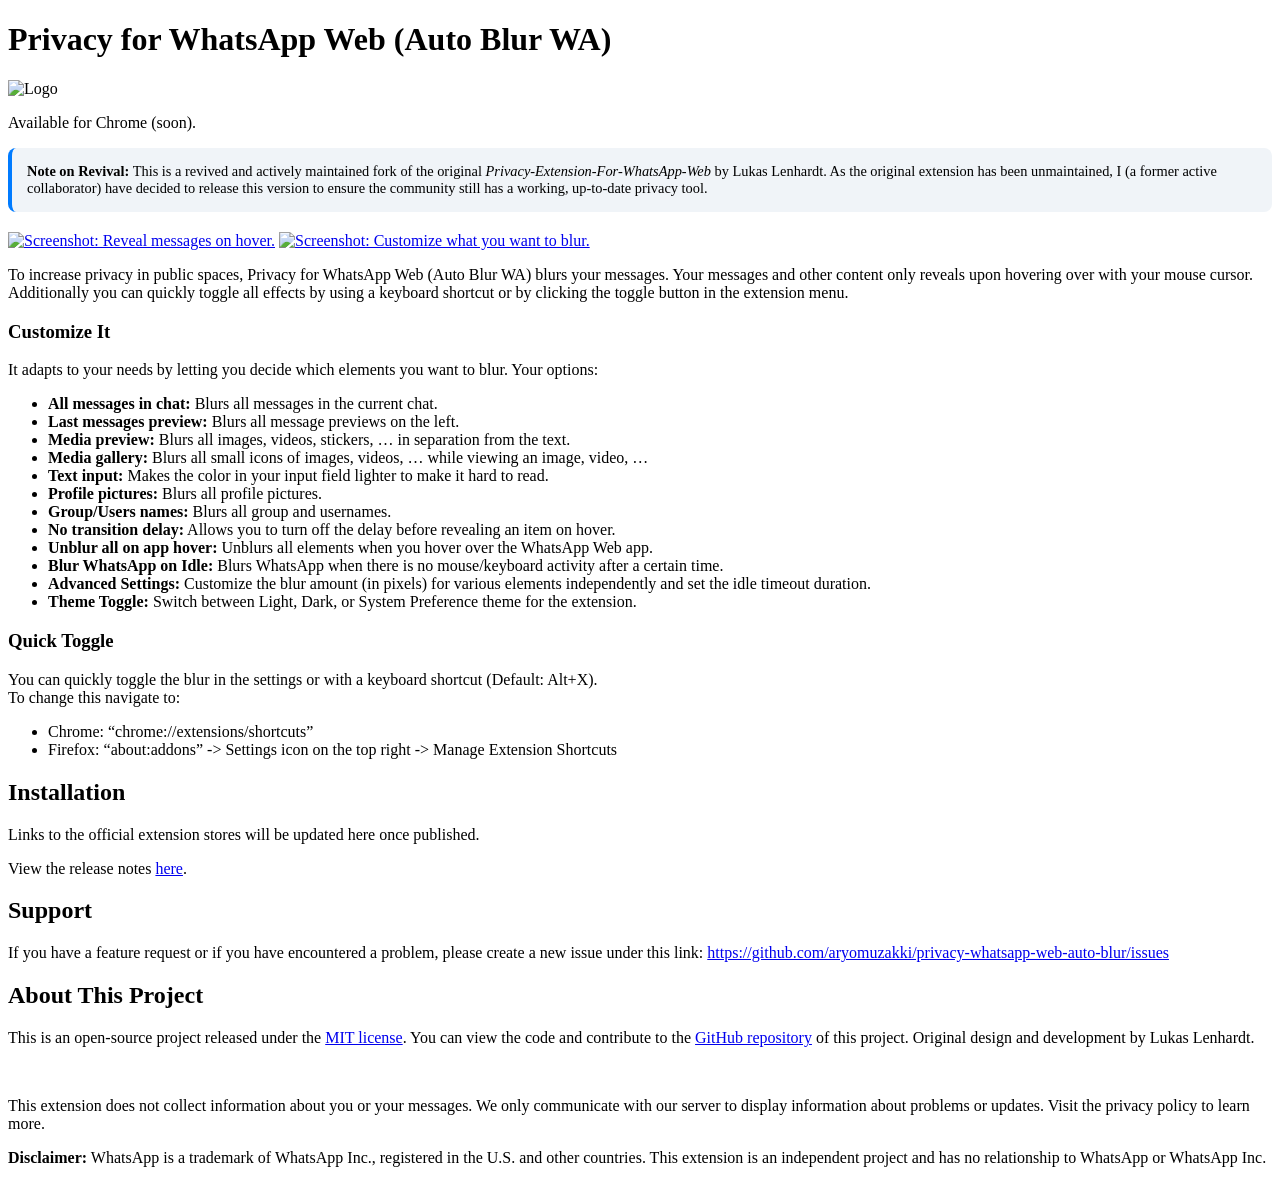
==== docs/index.html @ 84636baf "Merge pull request #1 from aryomuzakki/dev v3.4.0" ====
<!DOCTYPE html>
<html lang="en" dir="ltr">
  <head>
    <meta charset="utf-8">
    <title>Privacy for WhatsApp Web (Auto Blur WA)</title>
    <meta name="viewport" content="width=device-width, initial-scale=1.0">
    <meta name="description" content="Hides your messages until you hover over them.">
    <meta name="keywords" content="Muhamamd Aryo Muzakki, Privacy for WhatsApp Web, Auto Blur WA, Blur Messages, Hide Images, WhatsApp Web">
    <meta name="robots" content="index, follow, noarchive, nocache">
    <link rel="stylesheet" href="assets/css/main.css">
    <link rel="stylesheet" href="https://cdn.jsdelivr.net/npm/baguettebox.js@1.11.1/dist/baguetteBox.min.css" integrity="sha256-cLMYWYYutHkt+KpNqjg7NVkYSQ+E2VbrXsEvOqU7mL0=" crossorigin="anonymous">
    <link href="https://fonts.googleapis.com/css2?family=Source+Serif+Pro:wght@700&family=Work+Sans:wght@400;600&display=swap" rel="stylesheet">
    <link rel="shortcut icon" href="https://github.com/aryomuzakki/privacy-whatsapp-web-auto-blur/blob/main/src/images/icon32.png?raw=true" type="image/png">
    <link rel="icon" href="https://github.com/aryomuzakki/privacy-whatsapp-web-auto-blur/blob/main/src/images/icon32.png?raw=true" type="image/png">
  </head>
  <body>
    <div class="accent"></div>
    <div class="content">
      <h1>Privacy for WhatsApp Web (Auto Blur WA)</h1>
      <img src="https://github.com/aryomuzakki/privacy-whatsapp-web-auto-blur/blob/main/src/images/logo.svg?raw=true" class="logo" alt="Logo">
      <p class="download">Available for Chrome (soon).</p>
      
      <div style="background: #f0f4f8; padding: 15px; border-radius: 8px; margin-bottom: 20px; font-size: 0.9em; border-left: 4px solid #007bff;">
        <b>Note on Revival:</b> This is a revived and actively maintained fork of the original <i>Privacy-Extension-For-WhatsApp-Web</i> by Lukas Lenhardt. As the original extension has been unmaintained, I (a former active collaborator) have decided to release this version to ensure the community still has a working, up-to-date privacy tool.
      </div>

      <div class="screenshots">
        <a href="https://github.com/aryomuzakki/privacy-whatsapp-web-auto-blur/blob/main/screenshots/PFWA_Header.png?raw=true" target="_blank"><img src="https://github.com/aryomuzakki/privacy-whatsapp-web-auto-blur/blob/main/screenshots/PFWA_Header_Thumb.png?raw=true" alt="Screenshot: Reveal messages on hover."></a>
        <a href="https://github.com/aryomuzakki/privacy-whatsapp-web-auto-blur/blob/main/screenshots/PFWA_Settings.png?raw=true" target="_blank"><img src="https://github.com/aryomuzakki/privacy-whatsapp-web-auto-blur/blob/main/screenshots/PFWA_Settings_Thumb.png?raw=true" alt="Screenshot: Customize what you want to blur."></a>
      </div>
      <p>To increase privacy in public spaces, Privacy for WhatsApp Web (Auto Blur WA) blurs your messages. Your messages and other content only reveals upon hovering over with your mouse cursor. Additionally you can quickly toggle all effects by using a keyboard shortcut or by clicking the toggle button in the extension menu.</p>

      <h3>Customize It</h3>
      <p>It adapts to your needs by letting you decide which elements you want to blur. Your options:</p>
      <ul>
        <li><b>All messages in chat:</b> Blurs all messages in the current chat.</li>
        <li><b>Last messages preview:</b> Blurs all message previews on the left.</li>
        <li><b>Media preview:</b> Blurs all images, videos, stickers, … in separation from the text.</li>
        <li><b>Media gallery:</b> Blurs all small icons of images, videos, … while viewing an image, video, …</li>
        <li><b>Text input:</b> Makes the color in your input field lighter to make it hard to read.</li>
        <li><b>Profile pictures:</b> Blurs all profile pictures.</li>
        <li><b>Group/Users names:</b> Blurs all group and usernames.</li>
        <li><b>No transition delay:</b> Allows you to turn off the delay before revealing an item on hover.</li>
        <li><b>Unblur all on app hover:</b> Unblurs all elements when you hover over the WhatsApp Web app.</li>
        <li><b>Blur WhatsApp on Idle:</b> Blurs WhatsApp when there is no mouse/keyboard activity after a certain time.</li>
        <li><b>Advanced Settings:</b> Customize the blur amount (in pixels) for various elements independently and set the idle timeout duration.</li>
        <li><b>Theme Toggle:</b> Switch between Light, Dark, or System Preference theme for the extension.</li>
      </ul>

      <h3>Quick Toggle</h3>
      <p>You can quickly toggle the blur in the settings or with a keyboard shortcut (Default: Alt+X).<br>To change this navigate to:</p>
      <ul>
        <li>Chrome: “chrome://extensions/shortcuts”</li>
        <li>Firefox: “about:addons” -> Settings icon on the top right -> Manage Extension Shortcuts</li>
      </ul>

      <h2>Installation</h2>
      <p>Links to the official extension stores will be updated here once published.</p>
      <div class="install">
        <p>View the release notes <a href="https://github.com/aryomuzakki/privacy-whatsapp-web-auto-blur/releases">here</a>.</p>
      </div>

      <h2>Support</h2>
      <p>If you have a feature request or if you have encountered a problem, please create a new issue under this link: <a href="https://github.com/aryomuzakki/privacy-whatsapp-web-auto-blur/issues">https://github.com/aryomuzakki/privacy-whatsapp-web-auto-blur/issues</a></p>

      <h2>About This Project</h2>
      <p>This is an open-source project released under the <a href="https://github.com/aryomuzakki/privacy-whatsapp-web-auto-blur/blob/main/LICENSE">MIT license</a>. You can view the code and contribute to the <a href="https://github.com/aryomuzakki/privacy-whatsapp-web-auto-blur">GitHub repository</a> of this project. Original design and development by Lukas Lenhardt.</p>
      <br>
      <p>This extension does not collect information about you or your messages. We only communicate with our server to display information about problems or updates. Visit the privacy policy to learn more.</p>

      <p class="disclaimer"><b>Disclaimer:</b> WhatsApp is a trademark of WhatsApp Inc., registered in the U.S. and other countries. This extension is an independent project and has no relationship to WhatsApp or WhatsApp Inc.</p>
    </div>
    <script>
      window.addEventListener('load', function() {
        baguetteBox.run('.screenshots');
      });
    </script>
    <script src="https://cdn.jsdelivr.net/npm/baguettebox.js@1.11.1/dist/baguetteBox.min.js" integrity="sha256-ULQV01VS9LCI2ePpLsmka+W0mawFpEA0rtxnezUj4A4=" crossorigin="anonymous"></script>
  </body>
</html>
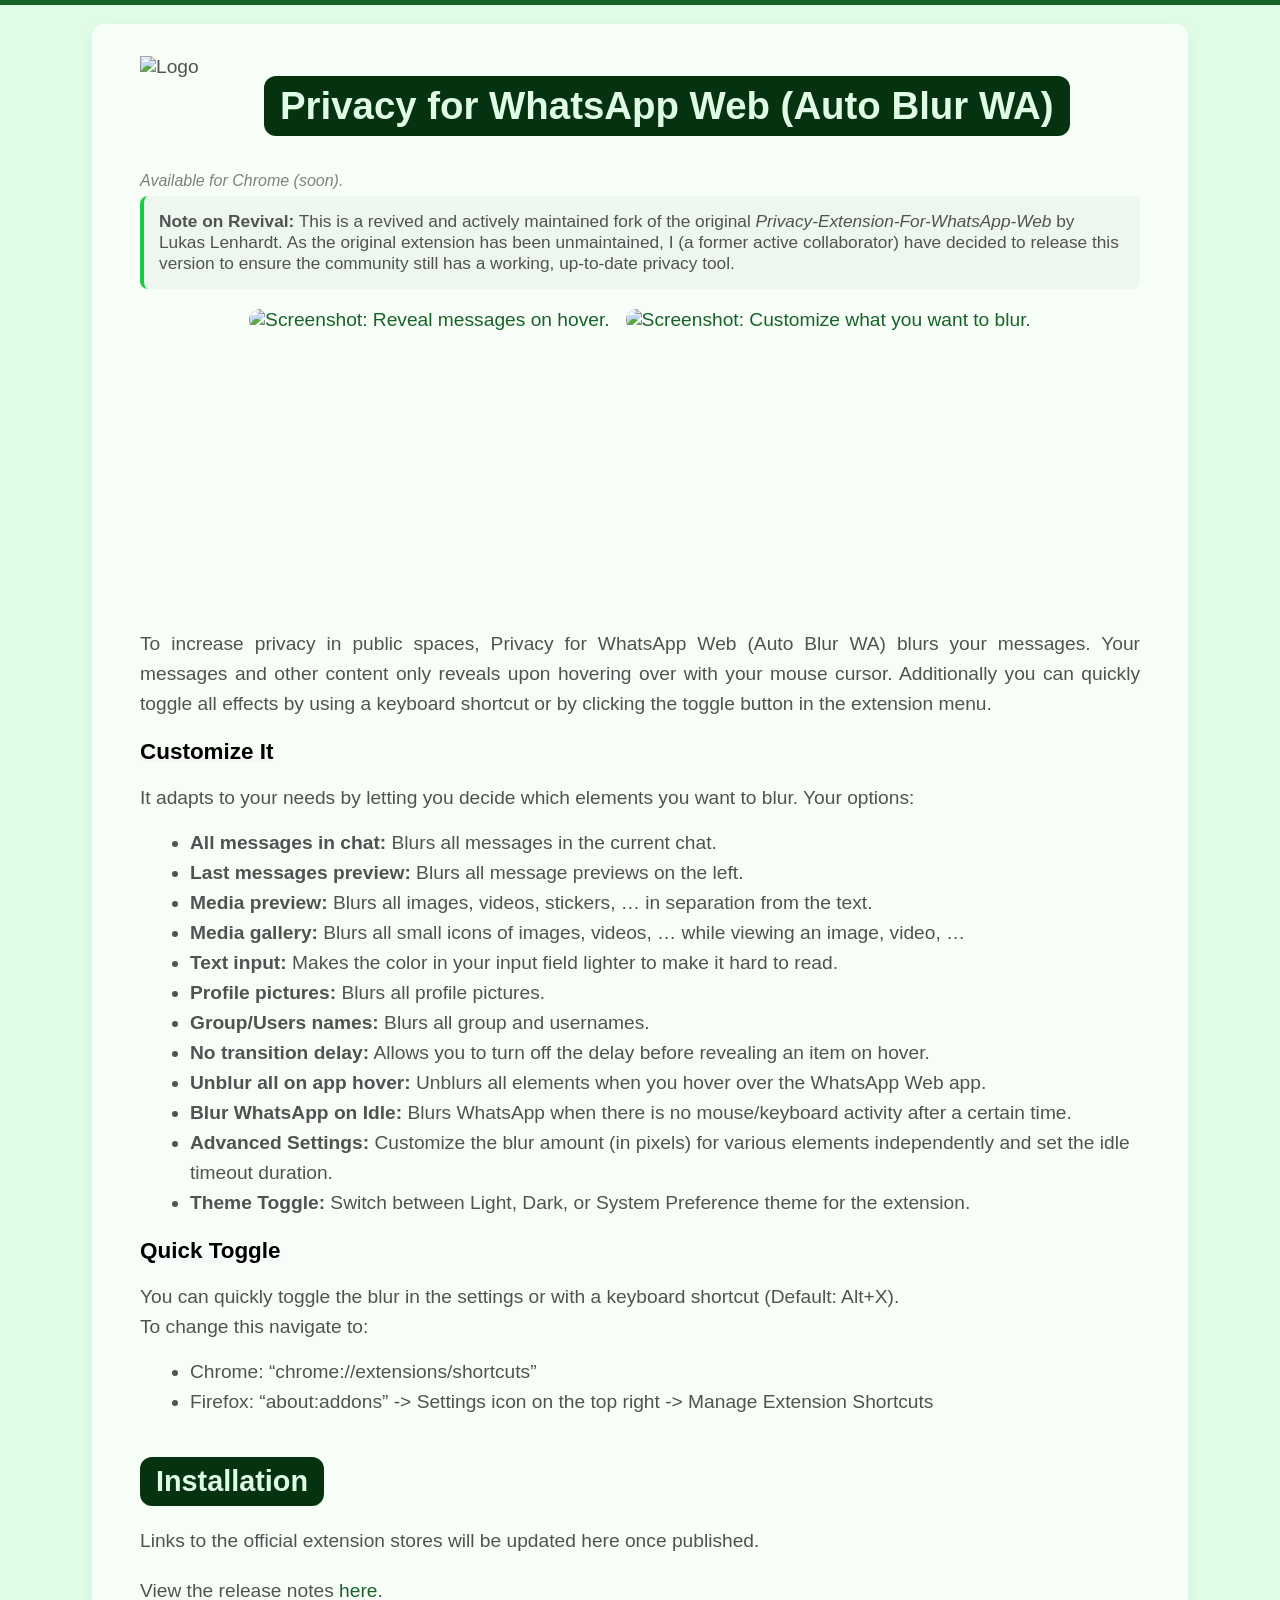
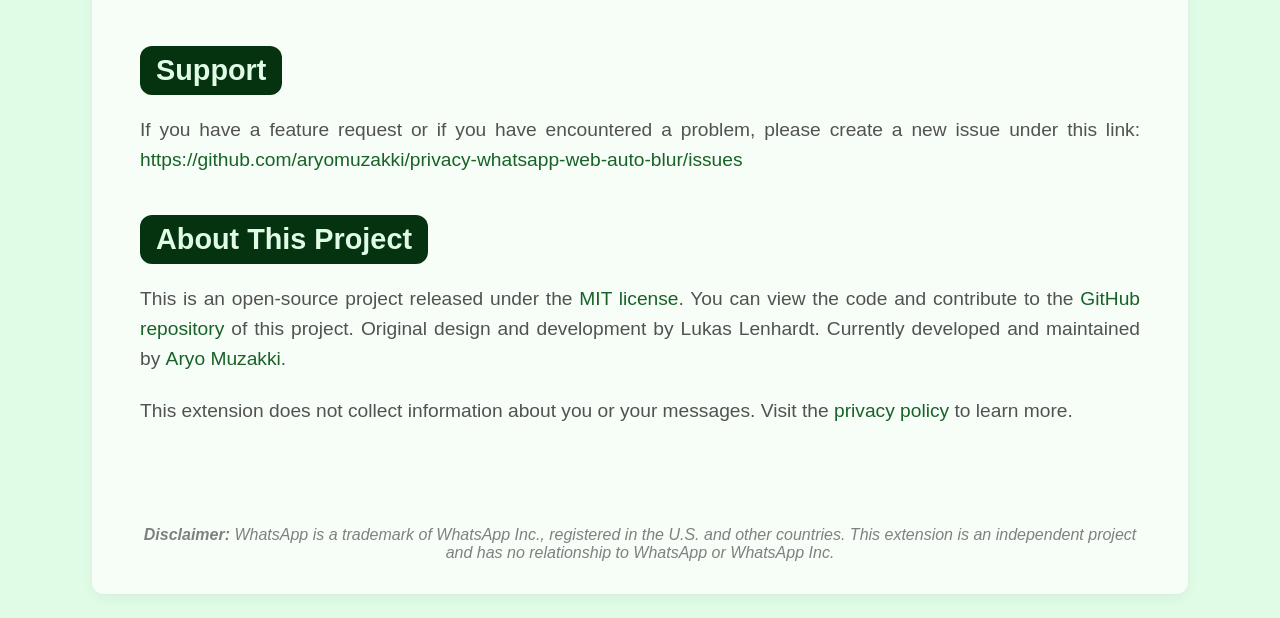
==== commit 2f1d699b: "Merge pull request #2 from aryomuzakki/dev fix media preview, update short description, privacy poli" ====
--- a/docs/index.html
+++ b/docs/index.html
@@ -4,23 +4,24 @@
     <meta charset="utf-8">
     <title>Privacy for WhatsApp Web (Auto Blur WA)</title>
     <meta name="viewport" content="width=device-width, initial-scale=1.0">
-    <meta name="description" content="Hides your messages until you hover over them.">
+    <meta name="description" content="Automatically blurs messages, media, names, and more, on WhatsApp Web until you hover">
     <meta name="keywords" content="Muhamamd Aryo Muzakki, Privacy for WhatsApp Web, Auto Blur WA, Blur Messages, Hide Images, WhatsApp Web">
     <meta name="robots" content="index, follow, noarchive, nocache">
     <link rel="stylesheet" href="assets/css/main.css">
     <link rel="stylesheet" href="https://cdn.jsdelivr.net/npm/baguettebox.js@1.11.1/dist/baguetteBox.min.css" integrity="sha256-cLMYWYYutHkt+KpNqjg7NVkYSQ+E2VbrXsEvOqU7mL0=" crossorigin="anonymous">
-    <link href="https://fonts.googleapis.com/css2?family=Source+Serif+Pro:wght@700&family=Work+Sans:wght@400;600&display=swap" rel="stylesheet">
     <link rel="shortcut icon" href="https://github.com/aryomuzakki/privacy-whatsapp-web-auto-blur/blob/main/src/images/icon32.png?raw=true" type="image/png">
     <link rel="icon" href="https://github.com/aryomuzakki/privacy-whatsapp-web-auto-blur/blob/main/src/images/icon32.png?raw=true" type="image/png">
   </head>
   <body>
     <div class="accent"></div>
     <div class="content">
-      <h1>Privacy for WhatsApp Web (Auto Blur WA)</h1>
-      <img src="https://github.com/aryomuzakki/privacy-whatsapp-web-auto-blur/blob/main/src/images/logo.svg?raw=true" class="logo" alt="Logo">
+      <div class="title">
+        <img src="https://github.com/aryomuzakki/privacy-whatsapp-web-auto-blur/blob/main/src/images/logo.svg?raw=true" class="logo" alt="Logo">
+        <h1>Privacy for WhatsApp Web (Auto Blur WA)</h1>
+      </div>
       <p class="download">Available for Chrome (soon).</p>
       
-      <div style="background: #f0f4f8; padding: 15px; border-radius: 8px; margin-bottom: 20px; font-size: 0.9em; border-left: 4px solid #007bff;">
+      <div style="background: #edf7ef; padding: 15px; border-radius: 8px; margin-bottom: 20px; font-size: 0.9em; border-left: 4px solid #17CC3E;">
         <b>Note on Revival:</b> This is a revived and actively maintained fork of the original <i>Privacy-Extension-For-WhatsApp-Web</i> by Lukas Lenhardt. As the original extension has been unmaintained, I (a former active collaborator) have decided to release this version to ensure the community still has a working, up-to-date privacy tool.
       </div>
 
@@ -64,9 +65,9 @@
       <p>If you have a feature request or if you have encountered a problem, please create a new issue under this link: <a href="https://github.com/aryomuzakki/privacy-whatsapp-web-auto-blur/issues">https://github.com/aryomuzakki/privacy-whatsapp-web-auto-blur/issues</a></p>
 
       <h2>About This Project</h2>
-      <p>This is an open-source project released under the <a href="https://github.com/aryomuzakki/privacy-whatsapp-web-auto-blur/blob/main/LICENSE">MIT license</a>. You can view the code and contribute to the <a href="https://github.com/aryomuzakki/privacy-whatsapp-web-auto-blur">GitHub repository</a> of this project. Original design and development by Lukas Lenhardt.</p>
+      <p>This is an open-source project released under the <a href="https://github.com/aryomuzakki/privacy-whatsapp-web-auto-blur/blob/main/LICENSE">MIT license</a>. You can view the code and contribute to the <a href="https://github.com/aryomuzakki/privacy-whatsapp-web-auto-blur">GitHub repository</a> of this project. Original design and development by Lukas Lenhardt. Currently developed and maintained by <a href="https://muzakki.id">Aryo Muzakki</a>.</p>
       <br>
-      <p>This extension does not collect information about you or your messages. We only communicate with our server to display information about problems or updates. Visit the privacy policy to learn more.</p>
+      <p>This extension does not collect information about you or your messages. Visit the <a href="https://pfwa.muzakki.id/privacy-policy/" >privacy policy</a> to learn more.</p>
 
       <p class="disclaimer"><b>Disclaimer:</b> WhatsApp is a trademark of WhatsApp Inc., registered in the U.S. and other countries. This extension is an independent project and has no relationship to WhatsApp or WhatsApp Inc.</p>
     </div>
--- a/docs/assets/css/main.css
+++ b/docs/assets/css/main.css
@@ -0,0 +1,138 @@
+* {
+  margin: 0;
+  padding: 0;
+}
+body {
+  font-family:
+    -apple-system, BlinkMacSystemFont, "Segoe UI", Roboto, Helvetica, Arial,
+    sans-serif;
+  font-size: larger;
+  font-weight: 400;
+  color: #525252;
+  background-color: #e0fbe6;
+  margin: 0 auto;
+  padding: 1.5rem;
+}
+.accent {
+  position: absolute;
+  top: 0;
+  left: 0;
+  z-index: 9999;
+  width: 100%;
+  height: 5px;
+  background: #186228;
+}
+.content {
+  position: relative;
+  max-width: 1000px;
+  margin: 0 auto;
+  background: rgba(255, 255, 255, 0.7);
+  padding: 2rem 3rem;
+  border-radius: 12px;
+  box-shadow: 0 4px 12px rgba(0, 0, 0, 0.05);
+}
+.title {
+  display: flex;
+  gap: 1.5rem;
+  align-items: center;
+  flex-wrap: wrap;
+}
+.logo {
+  width: 100px;
+  height: 100px;
+  flex-shrink: 0;
+}
+h1,
+h2,
+h3 {
+  font-weight: bold;
+  color: #e0fbe6;
+  background-color: #06330f;
+  display: inline-block;
+  padding: 0.5rem 1rem;
+  z-index: 99;
+  border-radius: 12px;
+}
+h2 {
+  margin-top: 40px;
+  margin-bottom: 20px;
+}
+h3 {
+  color: black;
+  background-color: initial;
+  margin-top: 20px;
+  margin-bottom: 10px;
+  padding: 0;
+}
+h3::after {
+  content: "";
+  display: block;
+  position: relative;
+  top: -11px;
+  width: 100%;
+  height: 8px;
+  background-color: #dee4e7;
+  z-index: -1;
+}
+a:hover {
+  text-decoration: underline;
+}
+a {
+  color: #186228;
+  font-weight: 500;
+  text-decoration: none;
+}
+
+p.download {
+  color: gray;
+  font-size: medium;
+  font-style: italic;
+  margin-top: 10px;
+}
+.screenshots {
+  margin: 20px auto;
+  display: flex;
+  gap: 1rem;
+  height: 300px;
+  justify-content: center;
+}
+.screenshots img {
+  max-width: 100%;
+  width: auto;
+  height: 100%;
+  object-fit: contain;
+  border-radius: 12px;
+}
+p {
+  text-align: justify;
+  line-height: 30px;
+}
+ul {
+  margin-top: 15px;
+  margin-left: 50px;
+}
+li {
+  line-height: 30px;
+}
+.install {
+  margin-top: 20px;
+}
+.disclaimer {
+  margin-top: 100px;
+  color: gray;
+  font-style: italic;
+  font-size: smaller;
+  line-height: normal;
+  text-align: center;
+}
+.legal,
+.legal a {
+  color: #5c636e;
+  font-size: small;
+  text-align: center;
+  padding-top: 5px;
+  text-decoration: none;
+}
+.legal a:hover {
+  text-decoration: underline;
+}
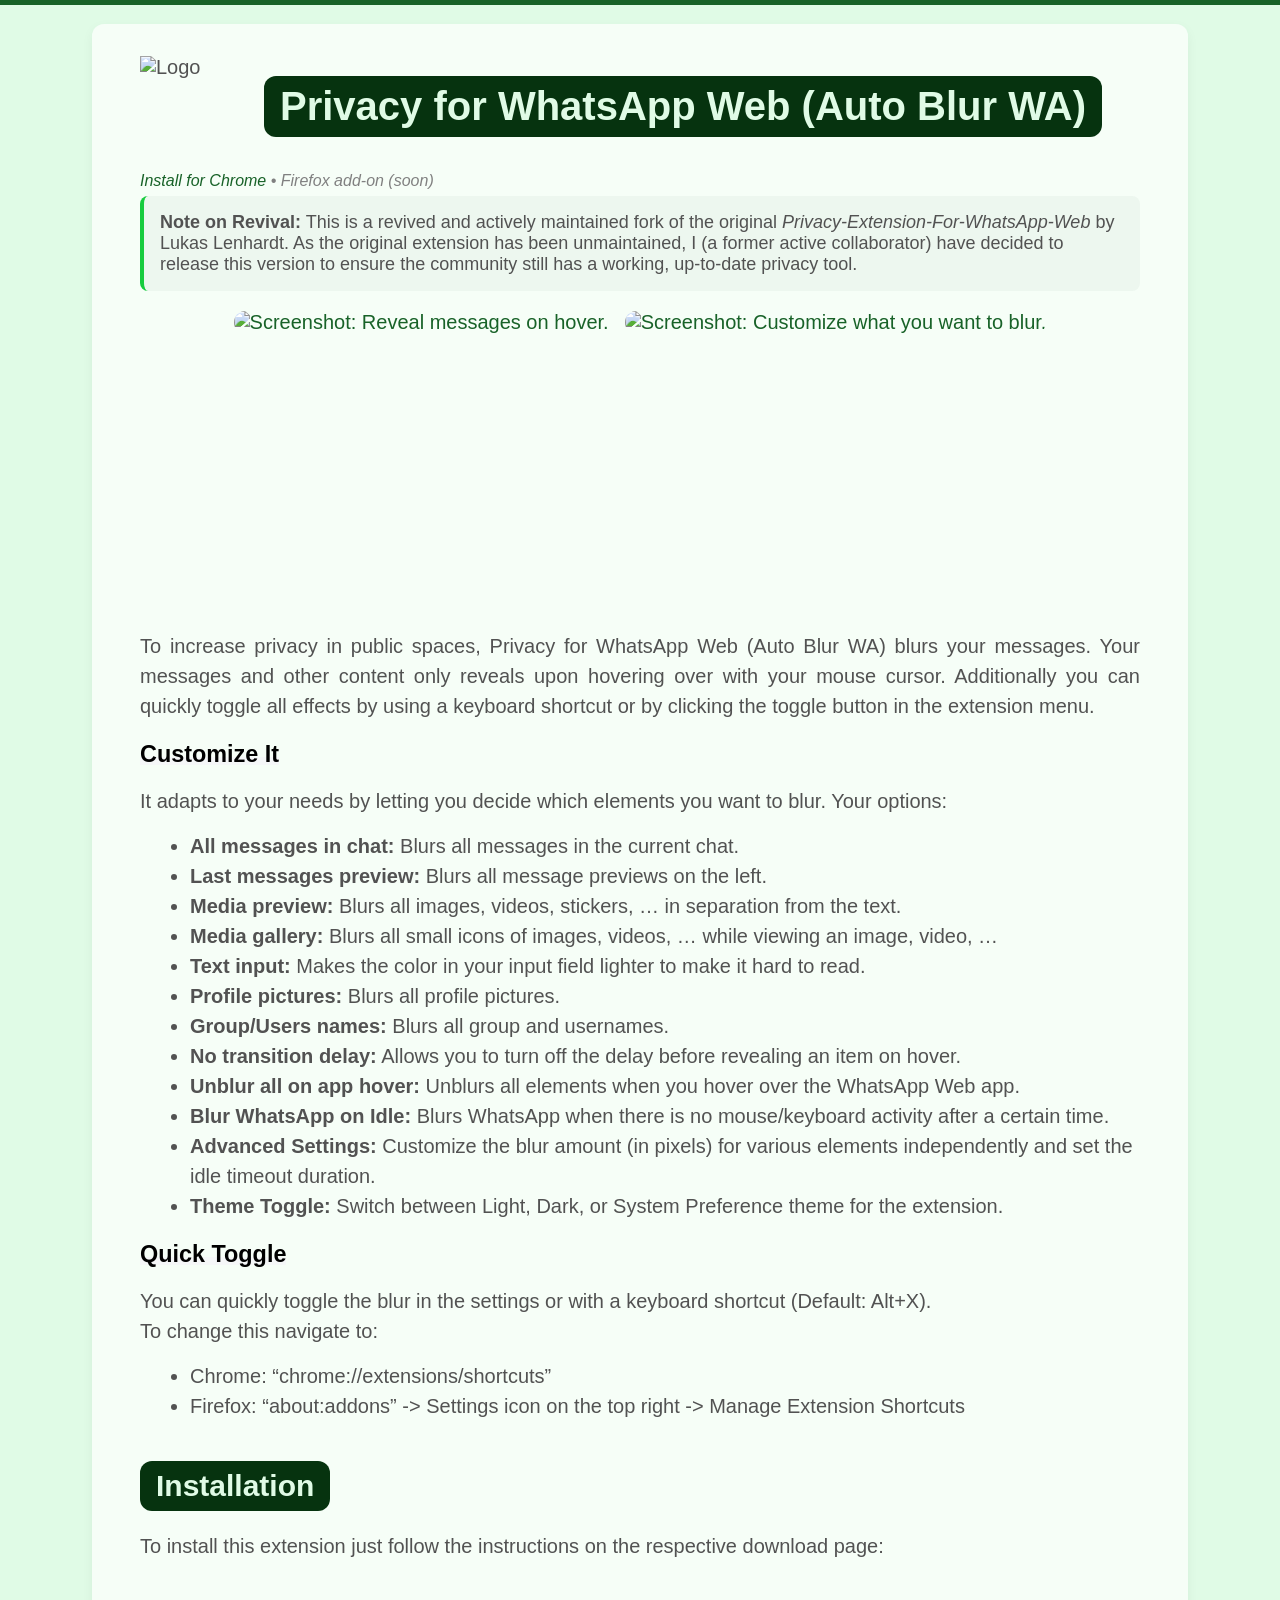
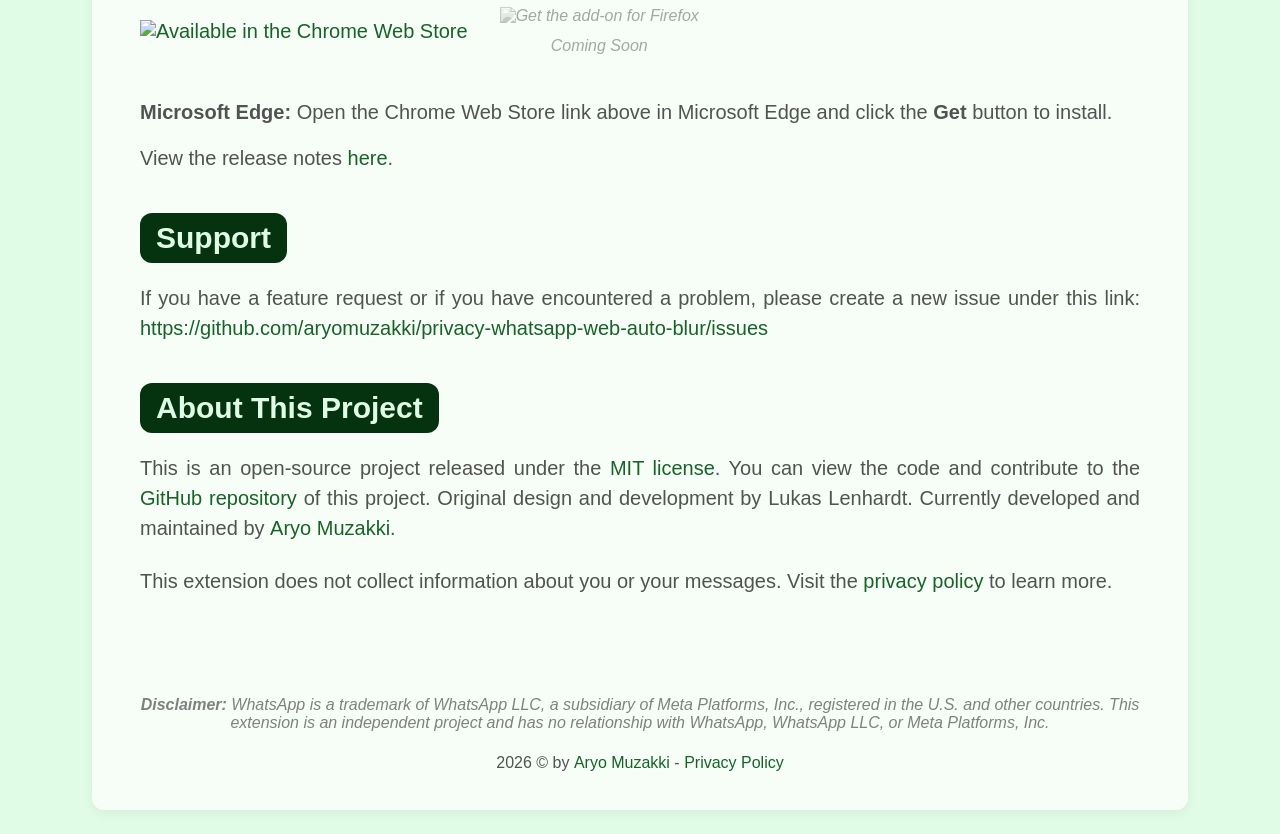
==== commit 3a805e60: "Merge pull request #3 from aryomuzakki/dev fix blur for name, quoted media, messages" ====
--- a/docs/index.html
+++ b/docs/index.html
@@ -19,9 +19,9 @@
         <img src="https://github.com/aryomuzakki/privacy-whatsapp-web-auto-blur/blob/main/src/images/logo.svg?raw=true" class="logo" alt="Logo">
         <h1>Privacy for WhatsApp Web (Auto Blur WA)</h1>
       </div>
-      <p class="download">Available for Chrome (soon).</p>
+      <p class="download"><a href="https://chromewebstore.google.com/detail/privacy-for-whatsapp-web/fbinmigdlajillpobajlalknjinccgem?utm_source=landing_page_header" target="_blank">Install for Chrome</a> &bull; Firefox add-on (soon)</p>
       
-      <div style="background: #edf7ef; padding: 15px; border-radius: 8px; margin-bottom: 20px; font-size: 0.9em; border-left: 4px solid #17CC3E;">
+      <div class="notice-box">
         <b>Note on Revival:</b> This is a revived and actively maintained fork of the original <i>Privacy-Extension-For-WhatsApp-Web</i> by Lukas Lenhardt. As the original extension has been unmaintained, I (a former active collaborator) have decided to release this version to ensure the community still has a working, up-to-date privacy tool.
       </div>
 
@@ -56,8 +56,18 @@
       </ul>
 
       <h2>Installation</h2>
-      <p>Links to the official extension stores will be updated here once published.</p>
+      <p>To install this extension just follow the instructions on the respective download page:</p>
       <div class="install">
+        <div class="badges">
+          <a href="https://chromewebstore.google.com/detail/privacy-for-whatsapp-web/fbinmigdlajillpobajlalknjinccgem?utm_source=landing_page" target="_blank">
+            <img src="assets/img/ChromeBadge.png" alt="Available in the Chrome Web Store">
+          </a>
+          <div class="badge-disabled" title="Firefox add-on coming soon">
+            <img src="assets/img/FirefoxBadge.png" alt="Get the add-on for Firefox">
+            <span>Coming Soon</span>
+          </div>
+        </div>
+        <p><b>Microsoft Edge:</b> Open the Chrome Web Store link above in Microsoft Edge and click the <b>Get</b> button to install.</p>
         <p>View the release notes <a href="https://github.com/aryomuzakki/privacy-whatsapp-web-auto-blur/releases">here</a>.</p>
       </div>
 
@@ -69,11 +79,18 @@
       <br>
       <p>This extension does not collect information about you or your messages. Visit the <a href="https://pfwa.muzakki.id/privacy-policy/" >privacy policy</a> to learn more.</p>
 
-      <p class="disclaimer"><b>Disclaimer:</b> WhatsApp is a trademark of WhatsApp Inc., registered in the U.S. and other countries. This extension is an independent project and has no relationship to WhatsApp or WhatsApp Inc.</p>
+      <p class="disclaimer"><b>Disclaimer:</b> WhatsApp is a trademark of WhatsApp LLC, a subsidiary of Meta Platforms, Inc., registered in the U.S. and other countries. This extension is an independent project and has no relationship with WhatsApp, WhatsApp LLC, or Meta Platforms, Inc.</p>
+      <p class="legal"><span id="copyright-year">2026</span> &copy; by <a href="https://muzakki.id">Aryo Muzakki</a> - <a href="https://pfwa.muzakki.id/privacy-policy">Privacy Policy</a></p>
     </div>
     <script>
       window.addEventListener('load', function() {
         baguetteBox.run('.screenshots');
+        
+        const startYear = 2026;
+        const currentYear = new Date().getFullYear();
+        if (currentYear > startYear) {
+          document.getElementById('copyright-year').textContent = startYear + ' - ' + currentYear;
+        }
       });
     </script>
     <script src="https://cdn.jsdelivr.net/npm/baguettebox.js@1.11.1/dist/baguetteBox.min.js" integrity="sha256-ULQV01VS9LCI2ePpLsmka+W0mawFpEA0rtxnezUj4A4=" crossorigin="anonymous"></script>
--- a/docs/assets/css/main.css
+++ b/docs/assets/css/main.css
@@ -6,7 +6,7 @@
   font-family:
     -apple-system, BlinkMacSystemFont, "Segoe UI", Roboto, Helvetica, Arial,
     sans-serif;
-  font-size: larger;
+  font-size: 1.25rem;
   font-weight: 400;
   color: #525252;
   background-color: #e0fbe6;
@@ -85,7 +85,7 @@
 
 p.download {
   color: gray;
-  font-size: medium;
+  font-size: 1rem;
   font-style: italic;
   margin-top: 10px;
 }
@@ -102,6 +102,13 @@
   height: 100%;
   object-fit: contain;
   border-radius: 12px;
+  transition: opacity 0.15s ease;
+}
+.screenshots img:hover {
+  opacity: 0.75;
+}
+.screenshots img:active {
+  opacity: 0.5;
 }
 p {
   text-align: justify;
@@ -116,23 +123,72 @@
 }
 .install {
   margin-top: 20px;
+  display: grid;
+  gap: 1rem;
 }
 .disclaimer {
   margin-top: 100px;
   color: gray;
   font-style: italic;
-  font-size: smaller;
+  font-size: 1rem;
   line-height: normal;
   text-align: center;
 }
 .legal,
 .legal a {
-  color: #5c636e;
-  font-size: small;
+  font-size: 1rem;
   text-align: center;
-  padding-top: 5px;
+  padding-top: 1rem;
   text-decoration: none;
 }
 .legal a:hover {
   text-decoration: underline;
 }
+
+.notice-box {
+  background: #edf7ef;
+  padding: 1rem;
+  border-radius: 8px;
+  margin-bottom: 20px;
+  font-size: 1.125rem;
+  border-left: 4px solid #17cc3e;
+}
+
+.badges {
+  height: 60px;
+  display: flex;
+  gap: 2rem;
+  margin: 20px 0;
+  align-items: center;
+  flex-wrap: wrap;
+}
+
+.badges div,
+.badges a {
+  display: flex;
+}
+.badges a:hover img {
+  opacity: 0.75;
+}
+.badges a:active img {
+  opacity: 0.5;
+}
+
+.badges img {
+  max-width: 100%;
+  width: auto;
+  height: 100%;
+  transition: opacity 0.15s ease;
+  object-fit: contain;
+}
+
+.badge-disabled {
+  height: 80%;
+  font-size: 1rem;
+  font-style: italic;
+  text-align: center;
+  opacity: 0.5;
+  filter: grayscale(1);
+  display: flex;
+  flex-flow: column;
+}
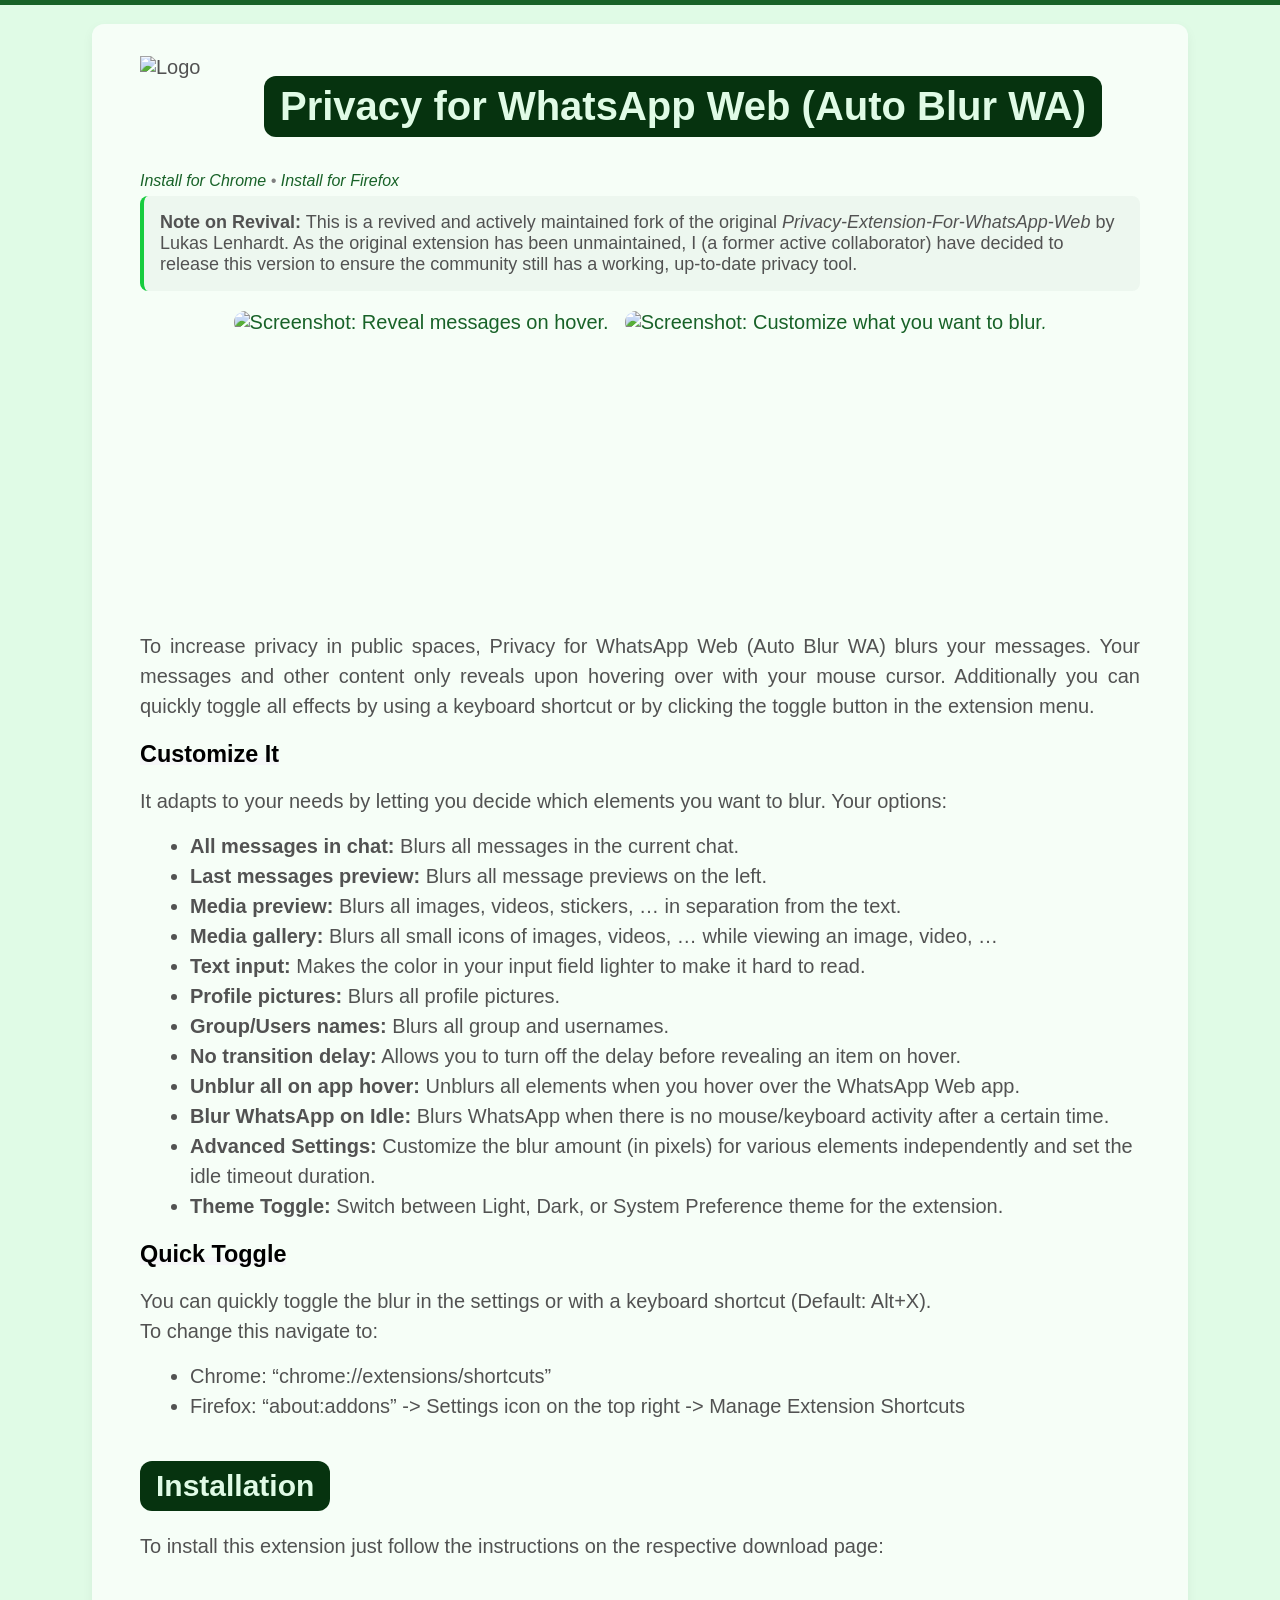
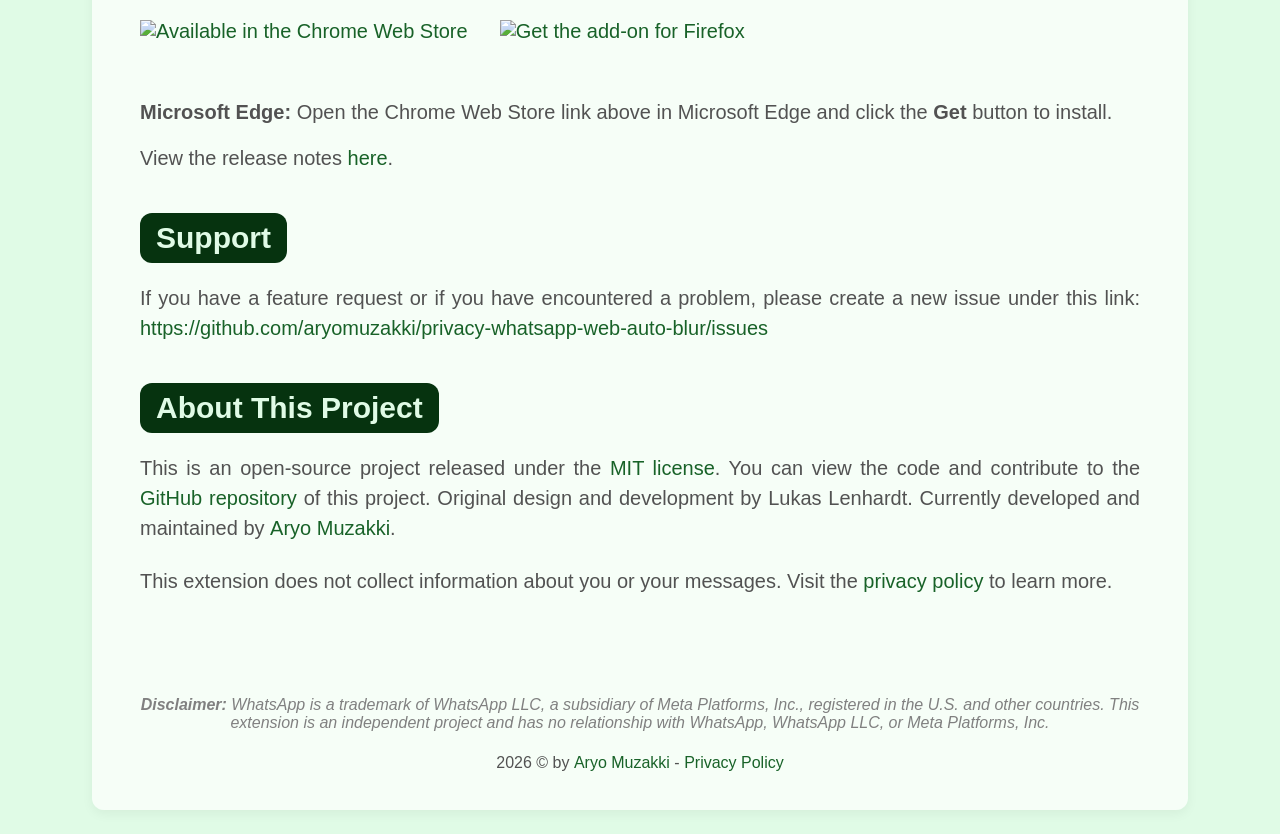
==== commit a69c667e: "Merge pull request #4 from aryomuzakki/dev add firefox link and more description on readme" ====
--- a/docs/index.html
+++ b/docs/index.html
@@ -19,7 +19,7 @@
         <img src="https://github.com/aryomuzakki/privacy-whatsapp-web-auto-blur/blob/main/src/images/logo.svg?raw=true" class="logo" alt="Logo">
         <h1>Privacy for WhatsApp Web (Auto Blur WA)</h1>
       </div>
-      <p class="download"><a href="https://chromewebstore.google.com/detail/privacy-for-whatsapp-web/fbinmigdlajillpobajlalknjinccgem?utm_source=landing_page_header" target="_blank">Install for Chrome</a> &bull; Firefox add-on (soon)</p>
+      <p class="download"><a href="https://chromewebstore.google.com/detail/privacy-for-whatsapp-web/fbinmigdlajillpobajlalknjinccgem?utm_source=landing_page_header" target="_blank">Install for Chrome</a> &bull; <a href="https://addons.mozilla.org/en-US/firefox/addon/privacy-for-whatsapp-web/" target="_blank">Install for Firefox</a></p>
       
       <div class="notice-box">
         <b>Note on Revival:</b> This is a revived and actively maintained fork of the original <i>Privacy-Extension-For-WhatsApp-Web</i> by Lukas Lenhardt. As the original extension has been unmaintained, I (a former active collaborator) have decided to release this version to ensure the community still has a working, up-to-date privacy tool.
@@ -62,10 +62,9 @@
           <a href="https://chromewebstore.google.com/detail/privacy-for-whatsapp-web/fbinmigdlajillpobajlalknjinccgem?utm_source=landing_page" target="_blank">
             <img src="assets/img/ChromeBadge.png" alt="Available in the Chrome Web Store">
           </a>
-          <div class="badge-disabled" title="Firefox add-on coming soon">
+          <a href="https://addons.mozilla.org/en-US/firefox/addon/privacy-for-whatsapp-web/" target="_blank">
             <img src="assets/img/FirefoxBadge.png" alt="Get the add-on for Firefox">
-            <span>Coming Soon</span>
-          </div>
+          </a>
         </div>
         <p><b>Microsoft Edge:</b> Open the Chrome Web Store link above in Microsoft Edge and click the <b>Get</b> button to install.</p>
         <p>View the release notes <a href="https://github.com/aryomuzakki/privacy-whatsapp-web-auto-blur/releases">here</a>.</p>
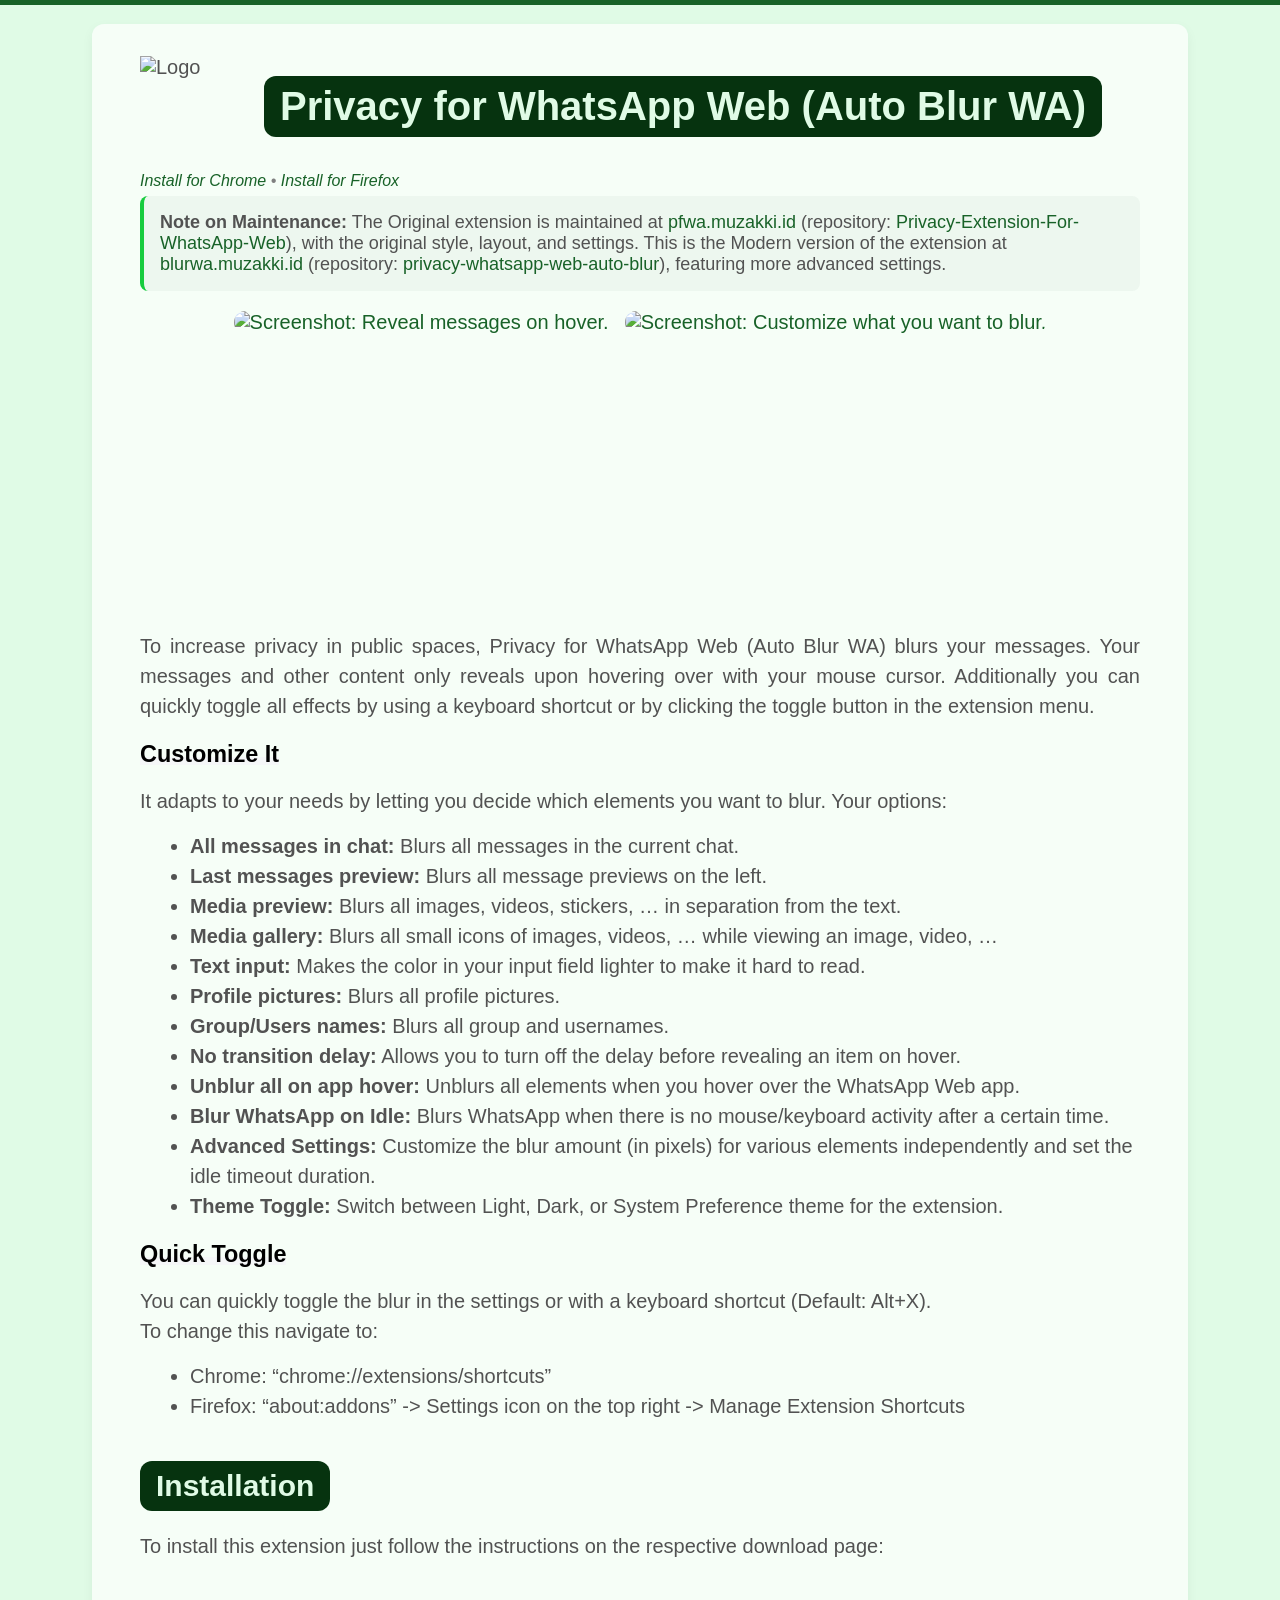
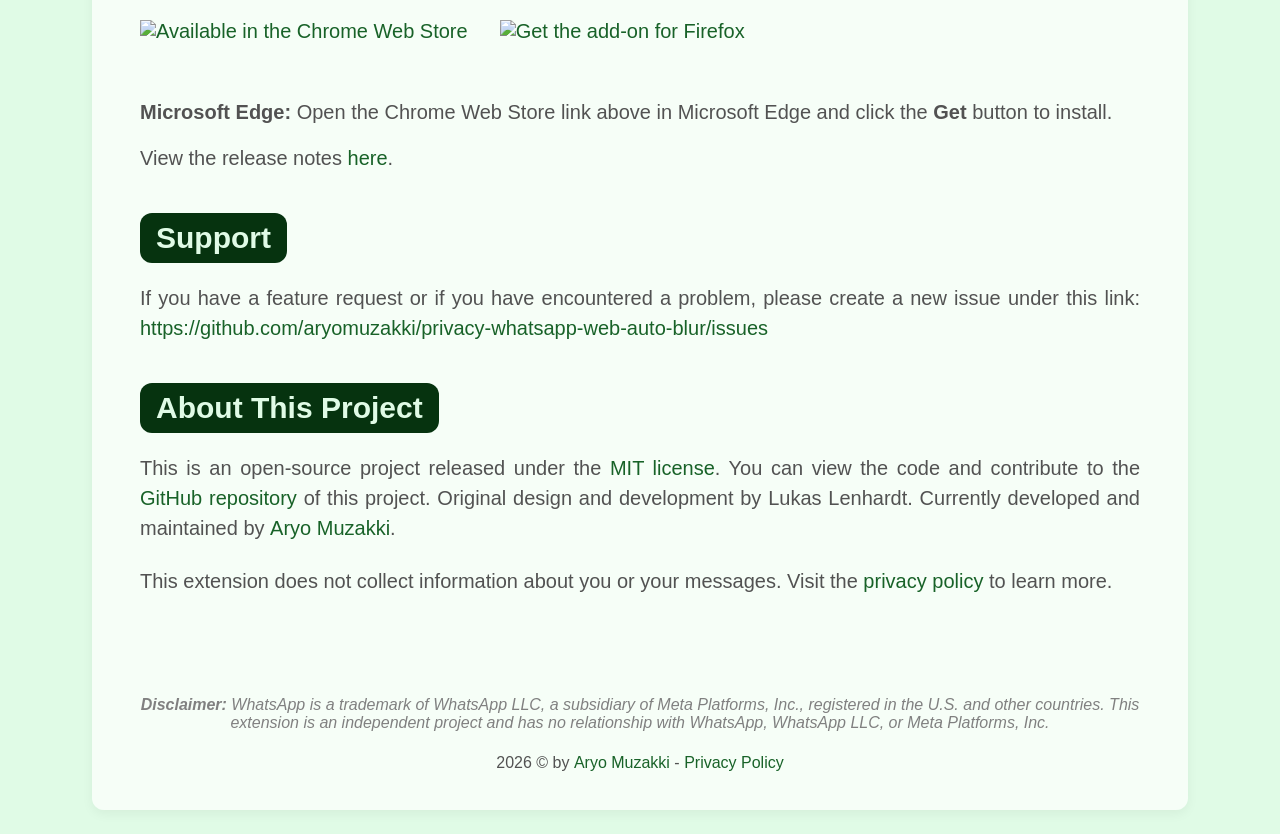
==== commit f9963095: "chore: bump version to 3.4.3 and update CNAME, README, and docs for modern extension" ====
--- a/docs/index.html
+++ b/docs/index.html
@@ -22,7 +22,7 @@
       <p class="download"><a href="https://chromewebstore.google.com/detail/privacy-for-whatsapp-web/fbinmigdlajillpobajlalknjinccgem?utm_source=landing_page_header" target="_blank">Install for Chrome</a> &bull; <a href="https://addons.mozilla.org/en-US/firefox/addon/privacy-for-whatsapp-web/" target="_blank">Install for Firefox</a></p>
       
       <div class="notice-box">
-        <b>Note on Revival:</b> This is a revived and actively maintained fork of the original <i>Privacy-Extension-For-WhatsApp-Web</i> by Lukas Lenhardt. As the original extension has been unmaintained, I (a former active collaborator) have decided to release this version to ensure the community still has a working, up-to-date privacy tool.
+        <b>Note on Maintenance:</b> The Original extension is maintained at <a href="https://pfwa.muzakki.id" target="_blank">pfwa.muzakki.id</a> (repository: <a href="https://github.com/aryomuzakki/Privacy-Extension-For-WhatsApp-Web" target="_blank">Privacy-Extension-For-WhatsApp-Web</a>), with the original style, layout, and settings. This is the Modern version of the extension at <a href="https://blurwa.muzakki.id" target="_blank">blurwa.muzakki.id</a> (repository: <a href="https://github.com/aryomuzakki/privacy-whatsapp-web-auto-blur" target="_blank">privacy-whatsapp-web-auto-blur</a>), featuring more advanced settings.
       </div>
 
       <div class="screenshots">
